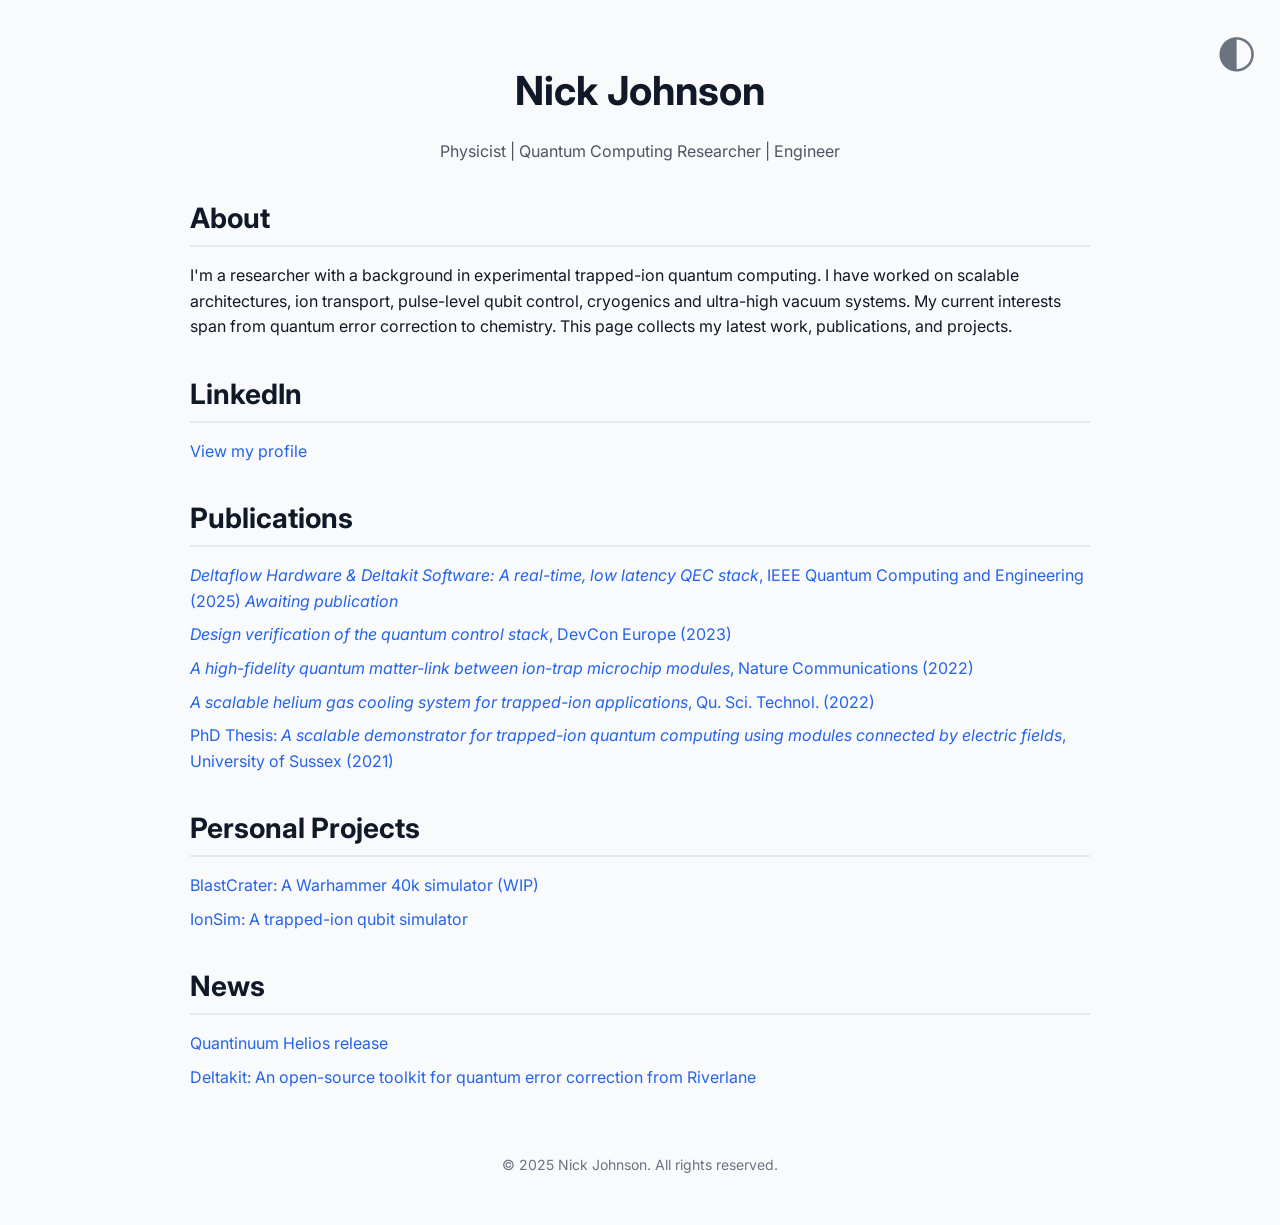
==== index.html @ 949de818 "updating index.html with more blurb and publications formatting" ====
<!DOCTYPE html>
<html lang="en">
<head>
  <meta charset="UTF-8">
  <meta name="viewport" content="width=device-width, initial-scale=1.0">
  <title>Nick Johnson</title>
  <link href="https://fonts.googleapis.com/css2?family=Inter:wght@400;600;700&display=swap" rel="stylesheet">
  <style>
    body {
      font-family: 'Inter', sans-serif;
      margin: 0;
      padding: 0;
      background-color: #f9fafb;
      color: #111827;
      line-height: 1.6;
      transition: background-color 0.3s, color 0.3s;
    }
    body.dark {
      background-color: #111827;
      color: #f3f4f6;
    }
    a {
      color: #2563eb;
      text-decoration: none;
      transition: color 0.3s;
    }
    body.dark a {
      color: #93c5fd;
    }
    a:hover {
      text-decoration: underline;
    }
    .container {
      max-width: 900px;
      margin: auto;
      padding: 2rem 1rem;
    }
    h1, h2 {
      margin-bottom: 0.5rem;
      font-weight: 700;
    }
    h1 {
      font-size: 2.5rem;
      text-align: center;
    }
    h2 {
      font-size: 1.75rem;
      margin-top: 2rem;
      border-bottom: 2px solid #e5e7eb;
      padding-bottom: 0.25rem;
    }
    body.dark h2 {
      border-color: #374151;
    }
    ul {
      list-style-type: none;
      padding-left: 0;
    }
    li {
      margin-bottom: 0.5rem;
    }
    .section {
      margin-bottom: 2rem;
    }
    .footer {
      text-align: center;
      font-size: 0.875rem;
      color: #6b7280;
      margin-top: 4rem;
      padding-bottom: 1rem;
    }
    body.dark .footer {
      color: #b4bbc7;
    }
    .toggle {
      position: fixed;
      top: 1rem;
      right: 1rem;
      background-color: transparent;
      color: #6b7280;
      border: none;
      padding: 0.5rem;
      border-radius: 50%;
      cursor: pointer;
      font-size: 2.8rem;
      transition: color 0.3s, transform 0.3s;
    }
    .toggle:hover {
      transform: scale(1.1);
    }
    body.dark .toggle {
      color: #d1d5db;
    }
    .subtitle {
      text-align: center;
      color: #4b5563; /* unchanged in light mode */
    }
    body.dark .subtitle {
      color: #b4bbc7; /* lighter grey in dark mode */
    }
    @media (max-width: 600px) {
      h1 {
        font-size: 2rem;
      }
      h2 {
        font-size: 1.5rem;
      }
      .toggle {
        font-size: 2.4rem;
      }
    }
  </style>
</head>
<body>
  <button class="toggle" id="themeToggle" aria-label="Toggle Dark Mode">◐</button>
  <div class="container">
    <header class="section">
      <h1>Nick Johnson</h1>
      <p class="subtitle">Physicist | Quantum Computing Researcher | Engineer</p>
    </header>

    <section class="section">
      <h2>About</h2>
      <p>I'm a researcher with a background in experimental trapped-ion quantum computing. I have worked on scalable architectures, ion transport, pulse-level qubit control, cryogenics and ultra-high vacuum systems. My current interests span from quantum error correction to chemistry. This page collects my latest work, publications, and projects.</p>
    </section>

    <section class="section">
      <h2>LinkedIn</h2>
      <ul>
        <li><a href="https://www.linkedin.com/in/nickianjohnson/" target="_blank">View my profile</a></li>
      </ul>
    </section>

    <section class="section">
      <h2>Publications</h2>
      <ul>
        <li><a href="" target="_blank"><i>Deltaflow Hardware & Deltakit Software: A real-time, low latency QEC stack</i>, IEEE Quantum Computing and Engineering (2025) <i>Awaiting publication</i></a></li>
        <li><a href="https://arxiv.org/abs/2310.05229" target="_blank"><i>Design verification of the quantum control stack</i>, DevCon Europe (2023)</a></li>
        <li><a href="https://www.nature.com/articles/s41467-022-35285-3" target="_blank"><i>A high-fidelity quantum matter-link between ion-trap microchip modules</i>, Nature Communications (2022)</a></li>
        <li><a href="https://iopscience.iop.org/article/10.1088/2058-9565/ac5d7d/meta" target="_blank"><i>A scalable helium gas cooling system for trapped-ion applications</i>, Qu. Sci. Technol. (2022)</a></li>
        <li><a href="https://sussex.figshare.com/articles/thesis/A_scalable_demonstrator_for_trapped-ion_quantum_computing_using_modules_connected_by_electric_fields/23487251?file=41195876" target="_blank">PhD Thesis: <i>A scalable demonstrator for trapped-ion quantum computing using modules connected by electric fields</i>, University of Sussex (2021)</a></li>
      </ul>
    </section>

    <section class="section">
      <h2>Personal Projects</h2>
      <ul>
        <li><a href="https://blastcrater.net" target="_blank">BlastCrater: A Warhammer 40k simulator (WIP)</a></li>
        <li><a href="https://nickjohnson.online/ionsim" target="_blank">IonSim: A trapped-ion qubit simulator</a></li>
      </ul>
    </section>

    <section class="section">
      <h2>News</h2>
      <ul>
        <li><a href="https://www.quantinuum.com/blog/introducing-helios-the-most-accurate-quantum-computer-in-the-world" target="_blank">Quantinuum Helios release</a></li>
        <li><a href="https://deltakit.riverlane.com/" target="_blank">Deltakit: An open-source toolkit for quantum error correction from Riverlane</a></li>
      </ul>
    </section>

    <footer class="footer">
      © 2025 Nick Johnson. All rights reserved.
    </footer>
  </div>
  <script>
    const toggleButton = document.getElementById('themeToggle');
    function updateIcon() {
      toggleButton.textContent = document.body.classList.contains('dark') ? '◑' : '◐';
    }
    function toggleDarkMode() {
      document.body.classList.toggle('dark');
      localStorage.setItem('darkMode', document.body.classList.contains('dark'));
      updateIcon();
    }
    toggleButton.addEventListener('click', toggleDarkMode);
    if (localStorage.getItem('darkMode') === 'true') {
      document.body.classList.add('dark');
    }
    updateIcon();
  </script>
</body>
</html>
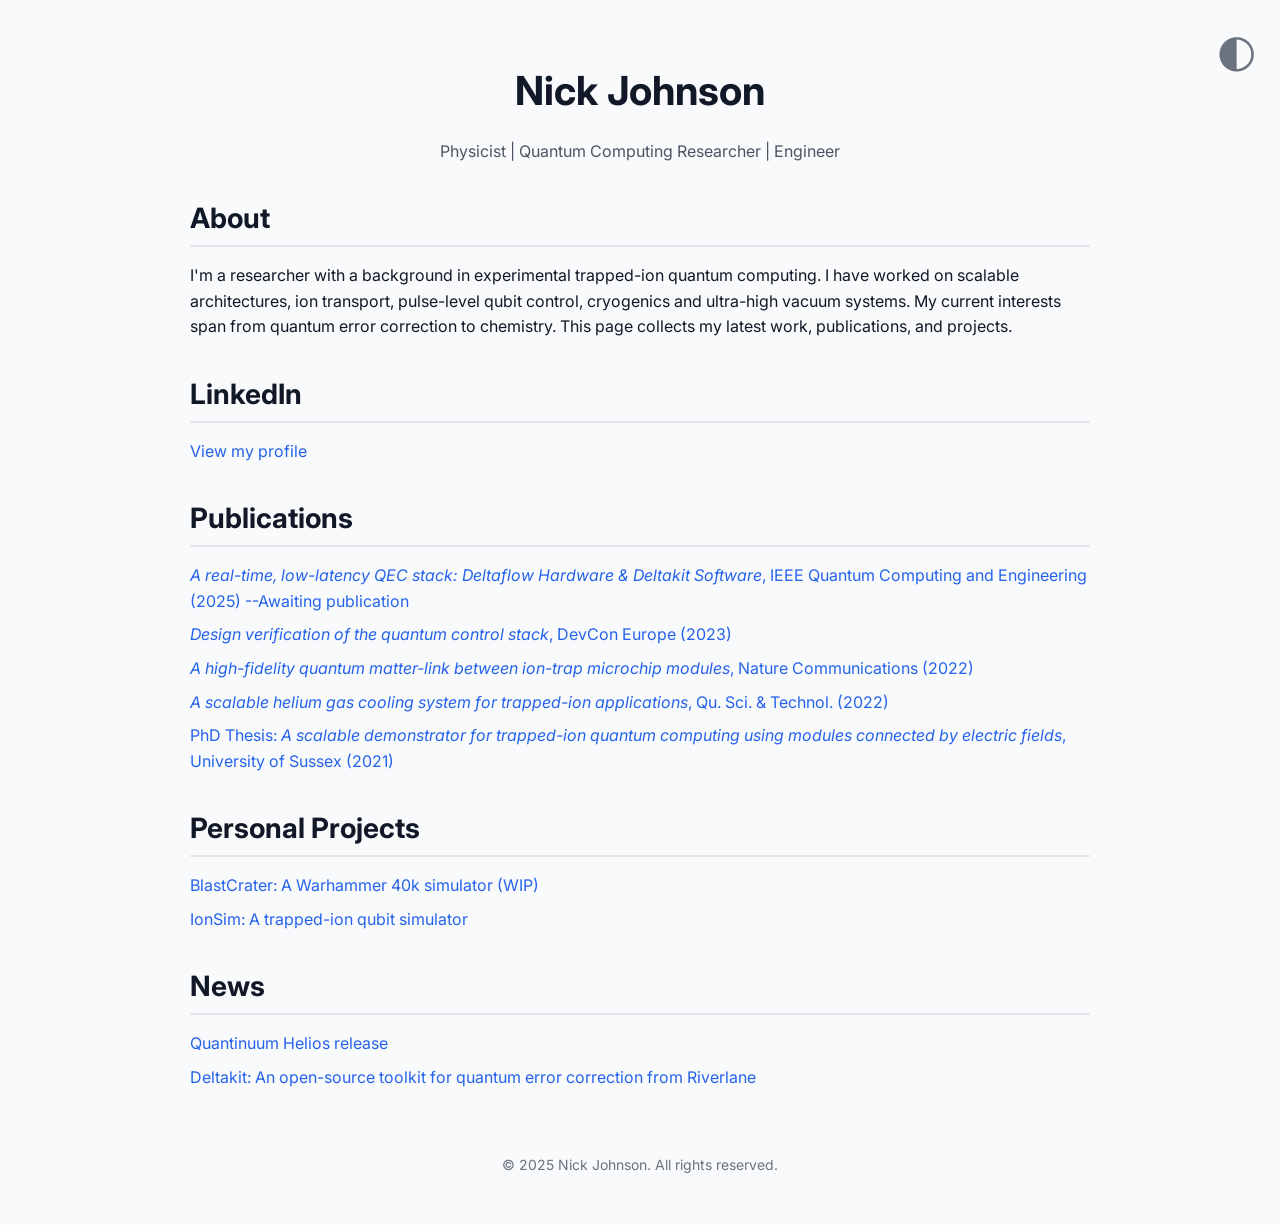
==== commit 464683b6: "more small updates to publications formatting" ====
--- a/index.html
+++ b/index.html
@@ -134,10 +134,10 @@
     <section class="section">
       <h2>Publications</h2>
       <ul>
-        <li><a href="" target="_blank"><i>Deltaflow Hardware & Deltakit Software: A real-time, low latency QEC stack</i>, IEEE Quantum Computing and Engineering (2025) <i>Awaiting publication</i></a></li>
+        <li><a href="" target="_blank"><i>A real-time, low-latency QEC stack: Deltaflow Hardware & Deltakit Software</i>, IEEE Quantum Computing and Engineering (2025) --Awaiting publication</a></li>
         <li><a href="https://arxiv.org/abs/2310.05229" target="_blank"><i>Design verification of the quantum control stack</i>, DevCon Europe (2023)</a></li>
         <li><a href="https://www.nature.com/articles/s41467-022-35285-3" target="_blank"><i>A high-fidelity quantum matter-link between ion-trap microchip modules</i>, Nature Communications (2022)</a></li>
-        <li><a href="https://iopscience.iop.org/article/10.1088/2058-9565/ac5d7d/meta" target="_blank"><i>A scalable helium gas cooling system for trapped-ion applications</i>, Qu. Sci. Technol. (2022)</a></li>
+        <li><a href="https://iopscience.iop.org/article/10.1088/2058-9565/ac5d7d/meta" target="_blank"><i>A scalable helium gas cooling system for trapped-ion applications</i>, Qu. Sci. & Technol. (2022)</a></li>
         <li><a href="https://sussex.figshare.com/articles/thesis/A_scalable_demonstrator_for_trapped-ion_quantum_computing_using_modules_connected_by_electric_fields/23487251?file=41195876" target="_blank">PhD Thesis: <i>A scalable demonstrator for trapped-ion quantum computing using modules connected by electric fields</i>, University of Sussex (2021)</a></li>
       </ul>
     </section>
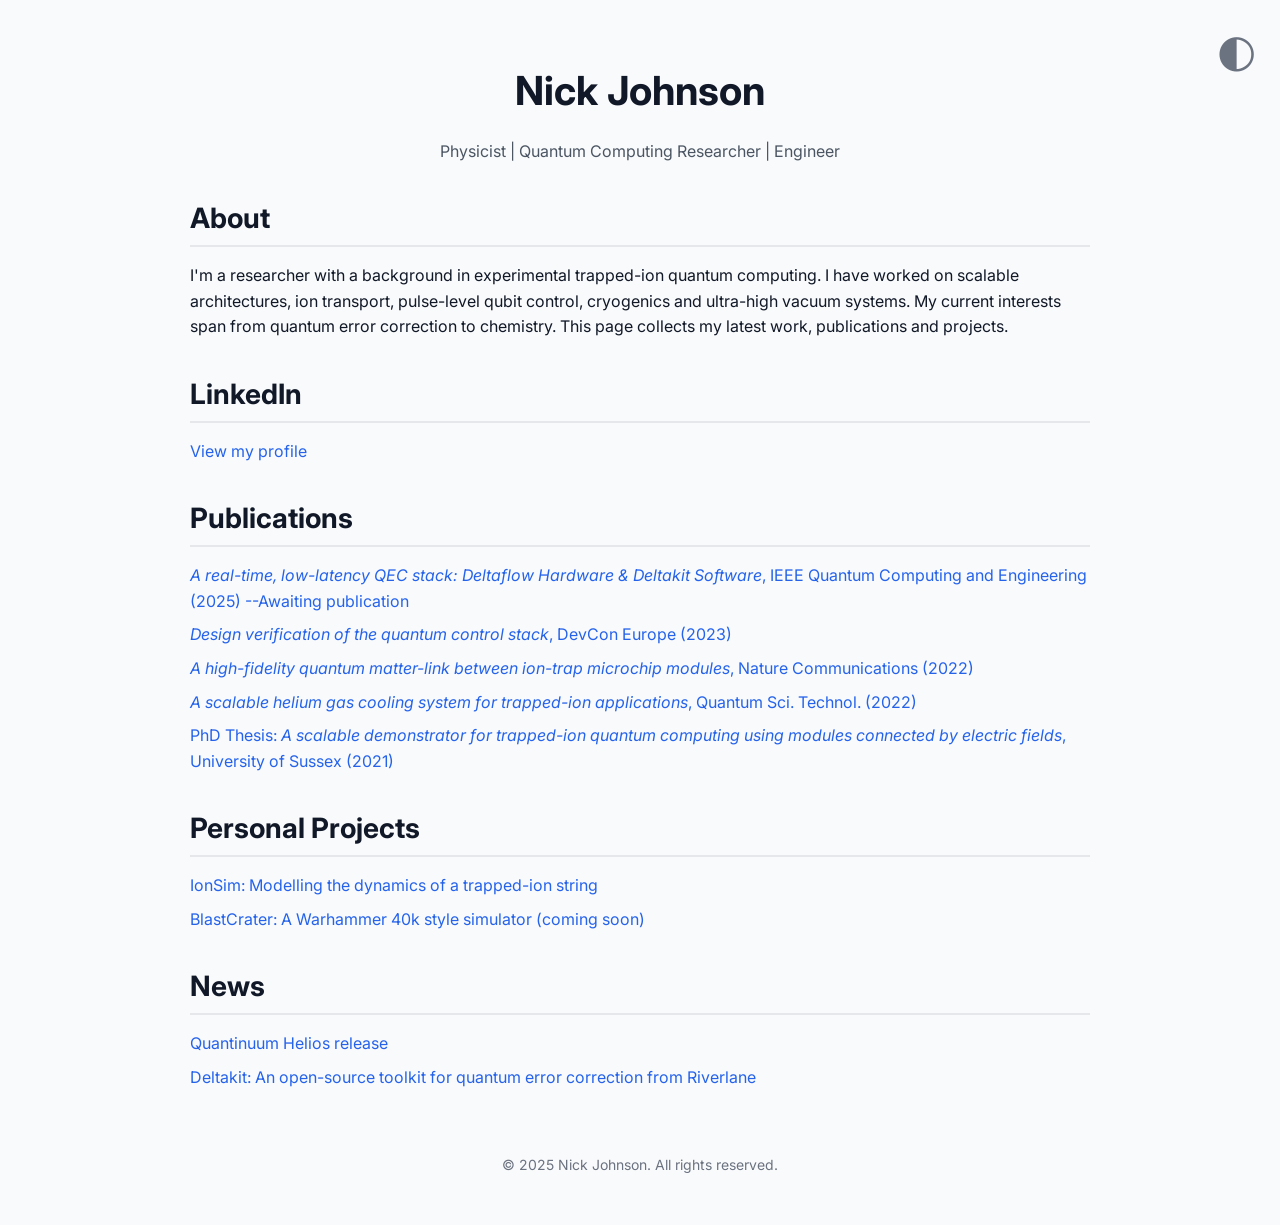
==== commit ac7ddf6f: "Updated BlastCrater project description" ====
--- a/index.html
+++ b/index.html
@@ -121,7 +121,7 @@
 
     <section class="section">
       <h2>About</h2>
-      <p>I'm a researcher with a background in experimental trapped-ion quantum computing. I have worked on scalable architectures, ion transport, pulse-level qubit control, cryogenics and ultra-high vacuum systems. My current interests span from quantum error correction to chemistry. This page collects my latest work, publications, and projects.</p>
+      <p>I'm a researcher with a background in experimental trapped-ion quantum computing. I have worked on scalable architectures, ion transport, pulse-level qubit control, cryogenics and ultra-high vacuum systems. My current interests span from quantum error correction to chemistry. This page collects my latest work, publications and projects.</p>
     </section>
 
     <section class="section">
@@ -137,7 +137,7 @@
         <li><a href="" target="_blank"><i>A real-time, low-latency QEC stack: Deltaflow Hardware & Deltakit Software</i>, IEEE Quantum Computing and Engineering (2025) --Awaiting publication</a></li>
         <li><a href="https://arxiv.org/abs/2310.05229" target="_blank"><i>Design verification of the quantum control stack</i>, DevCon Europe (2023)</a></li>
         <li><a href="https://www.nature.com/articles/s41467-022-35285-3" target="_blank"><i>A high-fidelity quantum matter-link between ion-trap microchip modules</i>, Nature Communications (2022)</a></li>
-        <li><a href="https://iopscience.iop.org/article/10.1088/2058-9565/ac5d7d/meta" target="_blank"><i>A scalable helium gas cooling system for trapped-ion applications</i>, Qu. Sci. & Technol. (2022)</a></li>
+        <li><a href="https://iopscience.iop.org/article/10.1088/2058-9565/ac5d7d/meta" target="_blank"><i>A scalable helium gas cooling system for trapped-ion applications</i>, Quantum Sci. Technol. (2022)</a></li>
         <li><a href="https://sussex.figshare.com/articles/thesis/A_scalable_demonstrator_for_trapped-ion_quantum_computing_using_modules_connected_by_electric_fields/23487251?file=41195876" target="_blank">PhD Thesis: <i>A scalable demonstrator for trapped-ion quantum computing using modules connected by electric fields</i>, University of Sussex (2021)</a></li>
       </ul>
     </section>
@@ -145,8 +145,8 @@
     <section class="section">
       <h2>Personal Projects</h2>
       <ul>
-        <li><a href="https://blastcrater.net" target="_blank">BlastCrater: A Warhammer 40k simulator (WIP)</a></li>
-        <li><a href="https://nickjohnson.online/ionsim" target="_blank">IonSim: A trapped-ion qubit simulator</a></li>
+        <li><a href="/ionsim" target="_blank">IonSim: Modelling the dynamics of a trapped-ion string</a></li>
+        <li><a href="https://blastcrater.net" target="_blank">BlastCrater: A Warhammer 40k style simulator (coming soon)</a></li>
       </ul>
     </section>
 
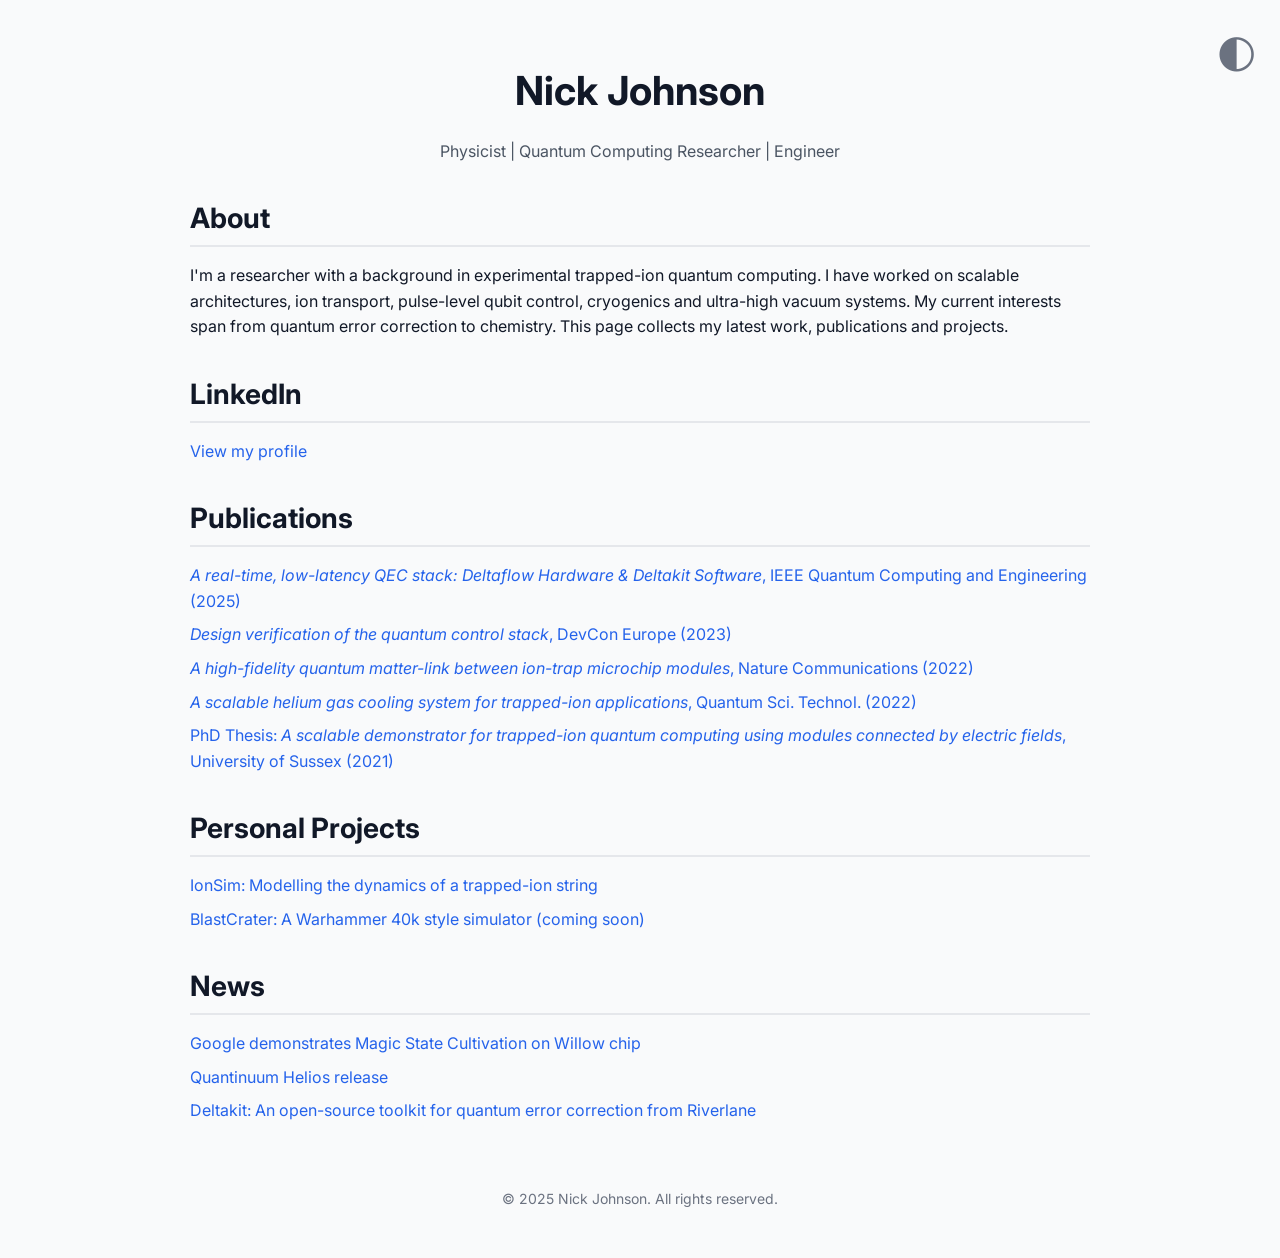
==== commit a14c07d8: "Minor update to comments in index.html" ====
--- a/index.html
+++ b/index.html
@@ -93,7 +93,7 @@
     }
     .subtitle {
       text-align: center;
-      color: #4b5563; /* unchanged in light mode */
+      color: #4b5563; /* doesn't change in light mode */
     }
     body.dark .subtitle {
       color: #b4bbc7; /* lighter grey in dark mode */
@@ -134,7 +134,7 @@
     <section class="section">
       <h2>Publications</h2>
       <ul>
-        <li><a href="" target="_blank"><i>A real-time, low-latency QEC stack: Deltaflow Hardware & Deltakit Software</i>, IEEE Quantum Computing and Engineering (2025) --Awaiting publication</a></li>
+        <li><a href="https://ieeexplore.ieee.org/document/11249874" target="_blank"><i>A real-time, low-latency QEC stack: Deltaflow Hardware & Deltakit Software</i>, IEEE Quantum Computing and Engineering (2025)</a></li>
         <li><a href="https://arxiv.org/abs/2310.05229" target="_blank"><i>Design verification of the quantum control stack</i>, DevCon Europe (2023)</a></li>
         <li><a href="https://www.nature.com/articles/s41467-022-35285-3" target="_blank"><i>A high-fidelity quantum matter-link between ion-trap microchip modules</i>, Nature Communications (2022)</a></li>
         <li><a href="https://iopscience.iop.org/article/10.1088/2058-9565/ac5d7d/meta" target="_blank"><i>A scalable helium gas cooling system for trapped-ion applications</i>, Quantum Sci. Technol. (2022)</a></li>
@@ -153,6 +153,7 @@
     <section class="section">
       <h2>News</h2>
       <ul>
+        <li><a href="https://www.linkedin.com/posts/emmarosenfeld_im-excited-to-announce-our-latest-work-on-activity-7406871333004881920-wS8f/" target="_blank">Google demonstrates Magic State Cultivation on Willow chip</a></li>
         <li><a href="https://www.quantinuum.com/blog/introducing-helios-the-most-accurate-quantum-computer-in-the-world" target="_blank">Quantinuum Helios release</a></li>
         <li><a href="https://deltakit.riverlane.com/" target="_blank">Deltakit: An open-source toolkit for quantum error correction from Riverlane</a></li>
       </ul>
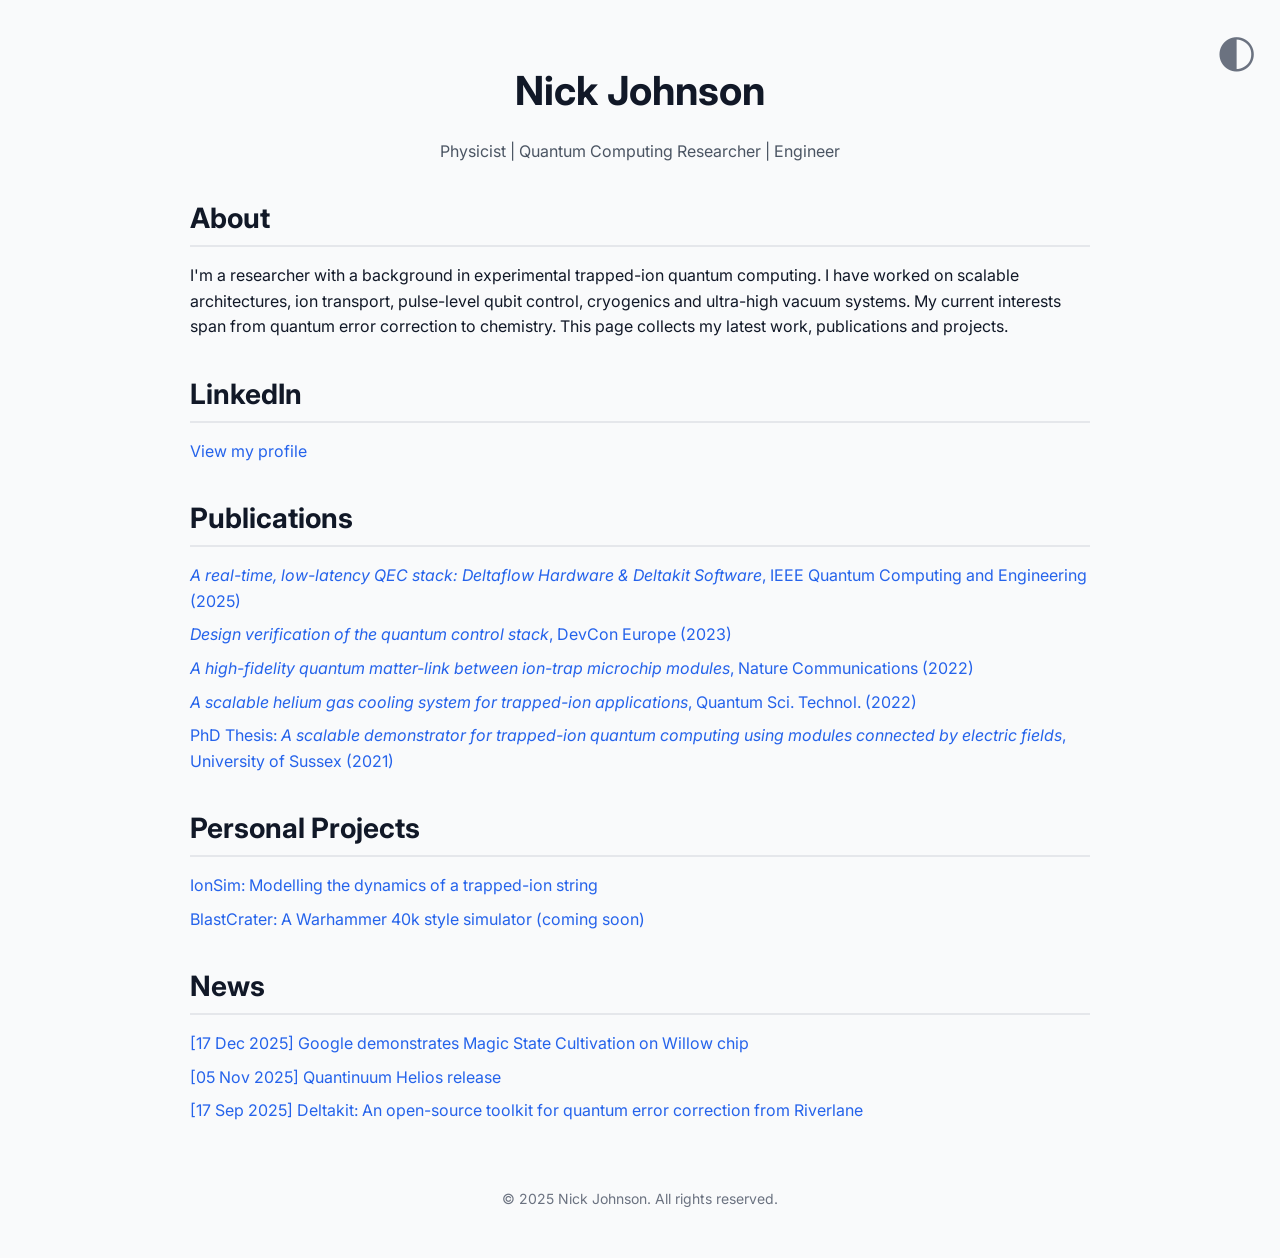
==== commit df11a7e0: "Integrating Google Analytics tracking code Added Google Analytics tracking script to the head." ====
--- a/index.html
+++ b/index.html
@@ -1,6 +1,16 @@
 <!DOCTYPE html>
 <html lang="en">
 <head>
+  <!-- Google tag (gtag.js) -->
+  <script async src="https://www.googletagmanager.com/gtag/js?id=G-VW1NP9LJGQ"></script>
+  <script>
+    window.dataLayer = window.dataLayer || [];
+    function gtag(){dataLayer.push(arguments);}
+    gtag('js', new Date());
+  
+    gtag('config', 'G-VW1NP9LJGQ');
+  </script>
+  
   <meta charset="UTF-8">
   <meta name="viewport" content="width=device-width, initial-scale=1.0">
   <title>Nick Johnson</title>
@@ -153,9 +163,9 @@
     <section class="section">
       <h2>News</h2>
       <ul>
-        <li><a href="https://www.linkedin.com/posts/emmarosenfeld_im-excited-to-announce-our-latest-work-on-activity-7406871333004881920-wS8f/" target="_blank">Google demonstrates Magic State Cultivation on Willow chip</a></li>
-        <li><a href="https://www.quantinuum.com/blog/introducing-helios-the-most-accurate-quantum-computer-in-the-world" target="_blank">Quantinuum Helios release</a></li>
-        <li><a href="https://deltakit.riverlane.com/" target="_blank">Deltakit: An open-source toolkit for quantum error correction from Riverlane</a></li>
+        <li><a href="https://www.linkedin.com/posts/emmarosenfeld_im-excited-to-announce-our-latest-work-on-activity-7406871333004881920-wS8f/" target="_blank">[17 Dec 2025] Google demonstrates Magic State Cultivation on Willow chip</a></li>
+        <li><a href="https://www.quantinuum.com/blog/introducing-helios-the-most-accurate-quantum-computer-in-the-world" target="_blank">[05 Nov 2025] Quantinuum Helios release</a></li>
+        <li><a href="https://www.riverlane.com/deltakit" target="_blank">[17 Sep 2025] Deltakit: An open-source toolkit for quantum error correction from Riverlane</a></li>
       </ul>
     </section>
 
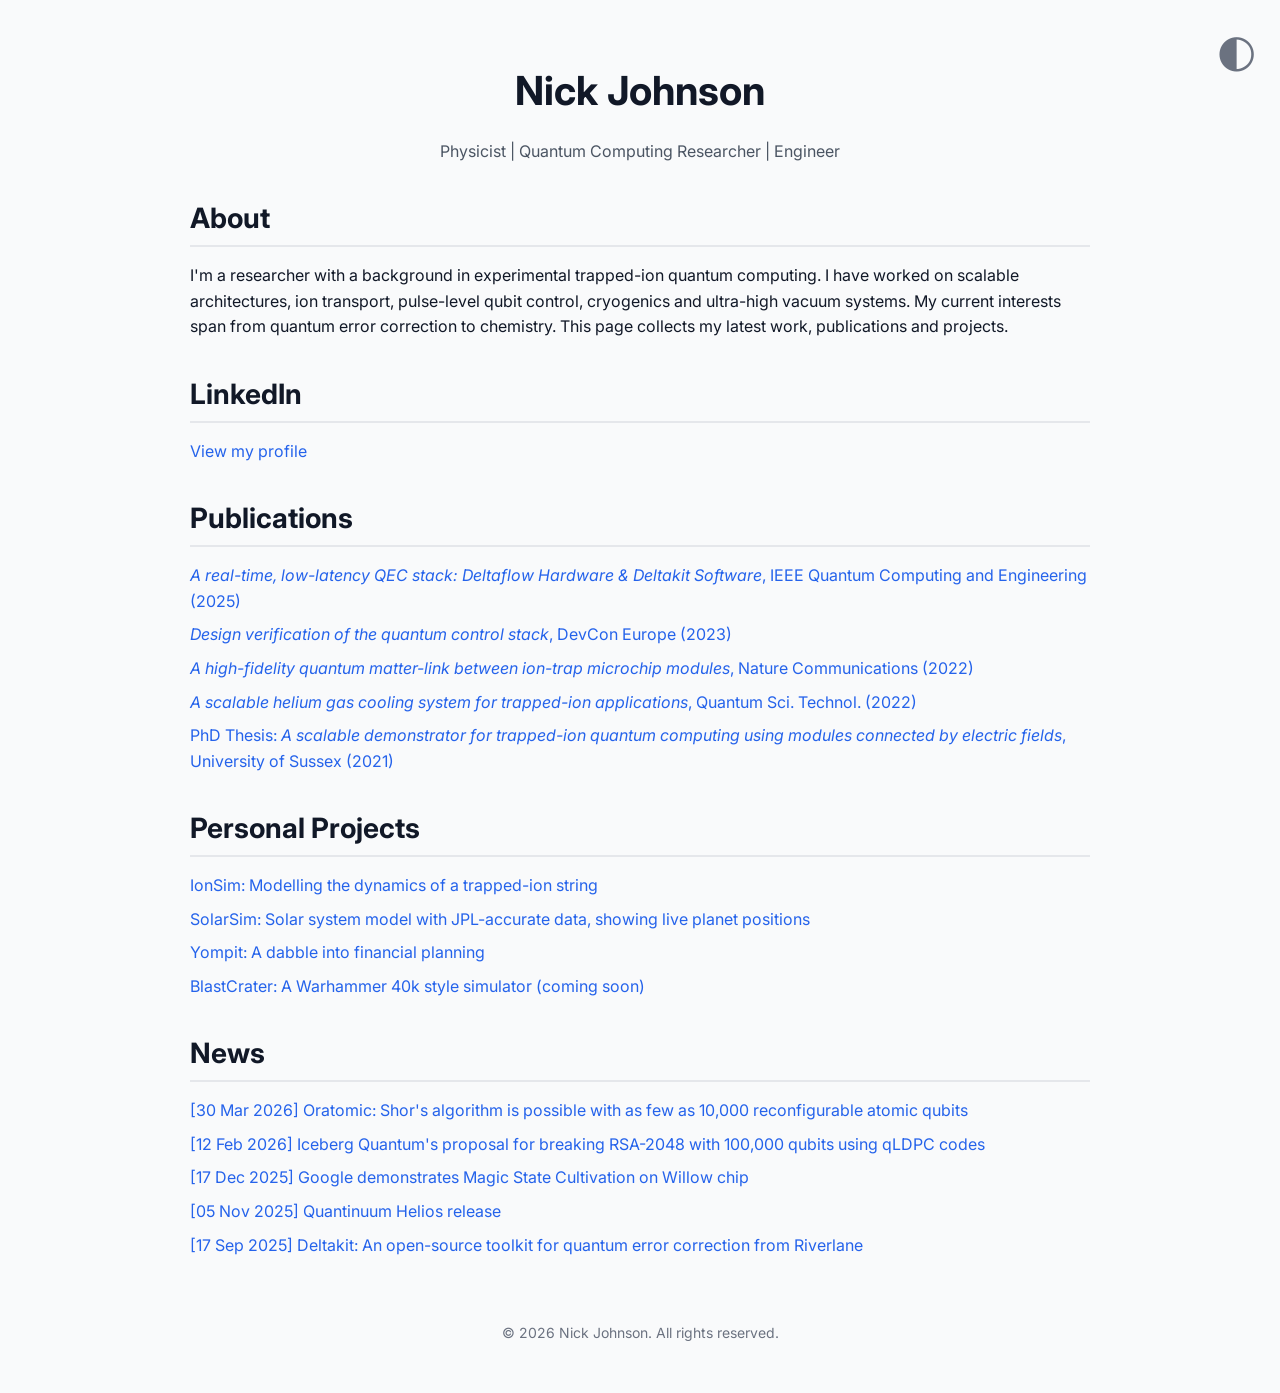
==== commit efcd05b2: "Add Yompit project link to personal projects section" ====
--- a/index.html
+++ b/index.html
@@ -156,6 +156,8 @@
       <h2>Personal Projects</h2>
       <ul>
         <li><a href="/ionsim" target="_blank">IonSim: Modelling the dynamics of a trapped-ion string</a></li>
+        <li><a href="/solarsim" target="_blank">SolarSim: Solar system model with JPL-accurate data, showing live planet positions</a></li>
+        <li><a href="/yompit" target="_blank">Yompit: A dabble into financial planning</a></li>
         <li><a href="https://blastcrater.net" target="_blank">BlastCrater: A Warhammer 40k style simulator (coming soon)</a></li>
       </ul>
     </section>
@@ -163,6 +165,8 @@
     <section class="section">
       <h2>News</h2>
       <ul>
+        <li><a href="https://arxiv.org/abs/2603.28627" target="_blank">[30 Mar 2026] Oratomic: Shor's algorithm is possible with as few as 10,000 reconfigurable atomic qubits</a></li>
+        <li><a href="https://arxiv.org/abs/2602.11457" target="_blank">[12 Feb 2026] Iceberg Quantum's proposal for breaking RSA-2048 with 100,000 qubits using qLDPC codes</a></li>
         <li><a href="https://www.linkedin.com/posts/emmarosenfeld_im-excited-to-announce-our-latest-work-on-activity-7406871333004881920-wS8f/" target="_blank">[17 Dec 2025] Google demonstrates Magic State Cultivation on Willow chip</a></li>
         <li><a href="https://www.quantinuum.com/blog/introducing-helios-the-most-accurate-quantum-computer-in-the-world" target="_blank">[05 Nov 2025] Quantinuum Helios release</a></li>
         <li><a href="https://www.riverlane.com/deltakit" target="_blank">[17 Sep 2025] Deltakit: An open-source toolkit for quantum error correction from Riverlane</a></li>
@@ -170,7 +174,7 @@
     </section>
 
     <footer class="footer">
-      © 2025 Nick Johnson. All rights reserved.
+      © 2026 Nick Johnson. All rights reserved.
     </footer>
   </div>
   <script>
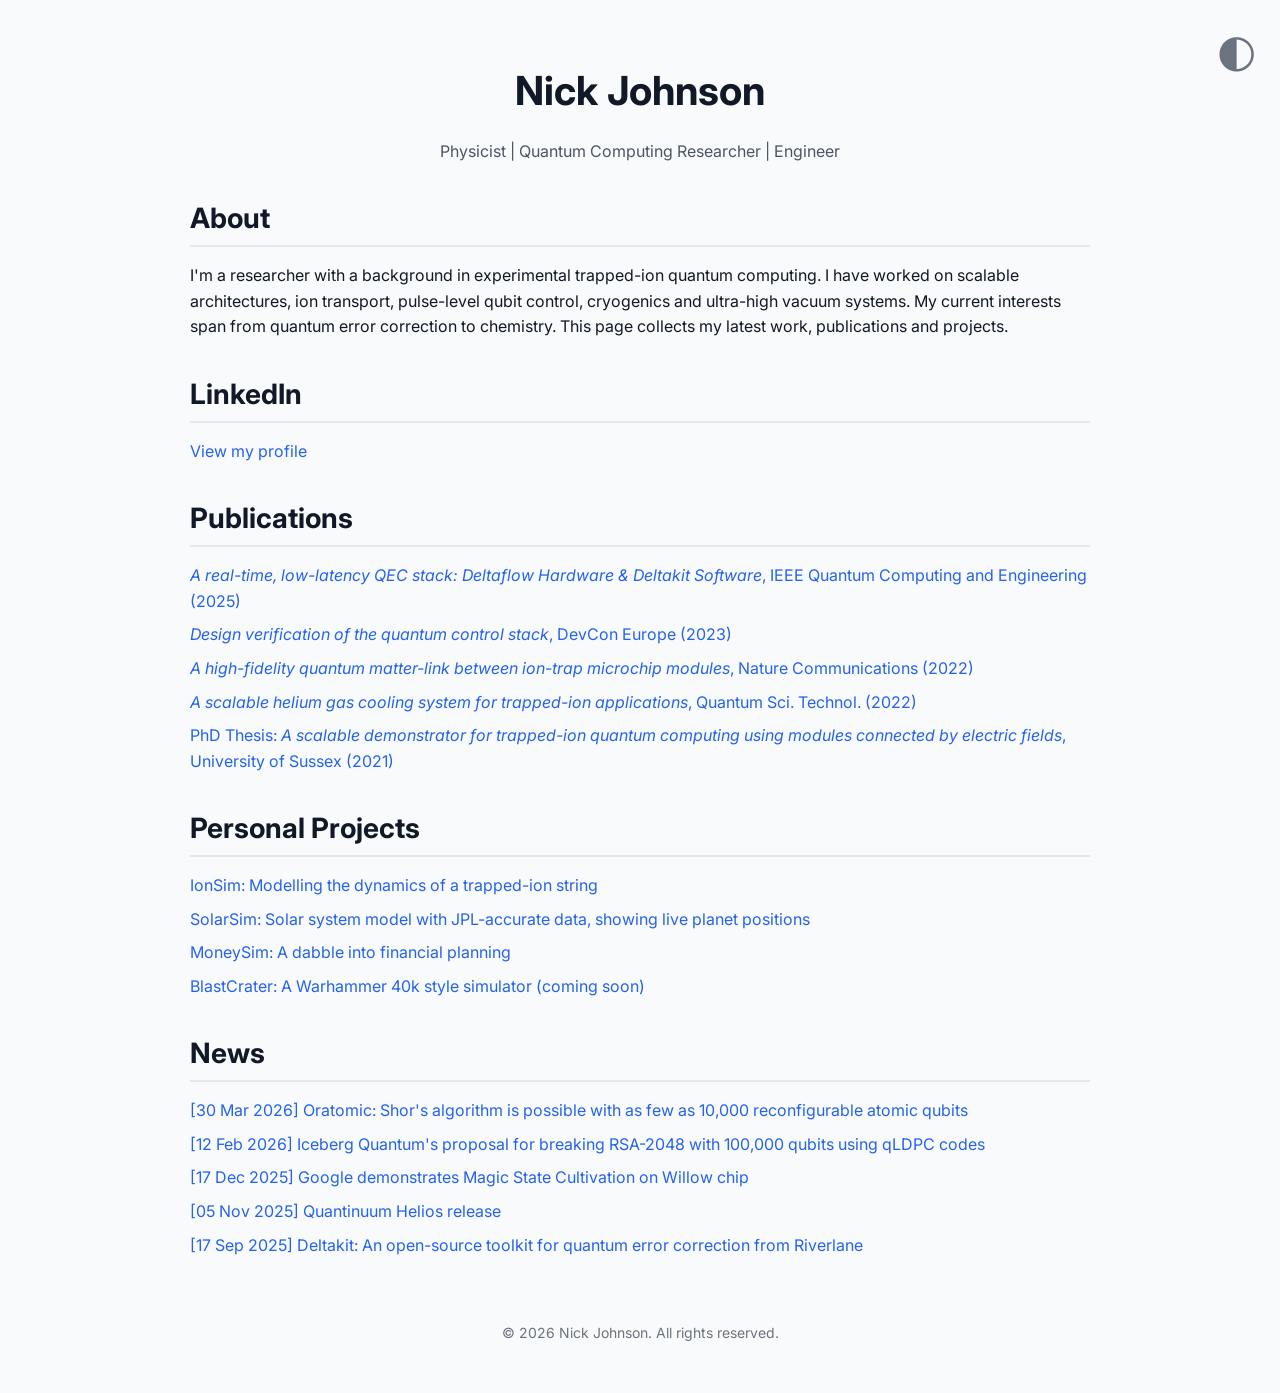
==== commit 094e760c: "Update project link from Yompit to MoneySim" ====
--- a/index.html
+++ b/index.html
@@ -157,7 +157,7 @@
       <ul>
         <li><a href="/ionsim" target="_blank">IonSim: Modelling the dynamics of a trapped-ion string</a></li>
         <li><a href="/solarsim" target="_blank">SolarSim: Solar system model with JPL-accurate data, showing live planet positions</a></li>
-        <li><a href="/yompit" target="_blank">Yompit: A dabble into financial planning</a></li>
+        <li><a href="/moneysim" target="_blank">MoneySim: A dabble into financial planning</a></li>
         <li><a href="https://blastcrater.net" target="_blank">BlastCrater: A Warhammer 40k style simulator (coming soon)</a></li>
       </ul>
     </section>
